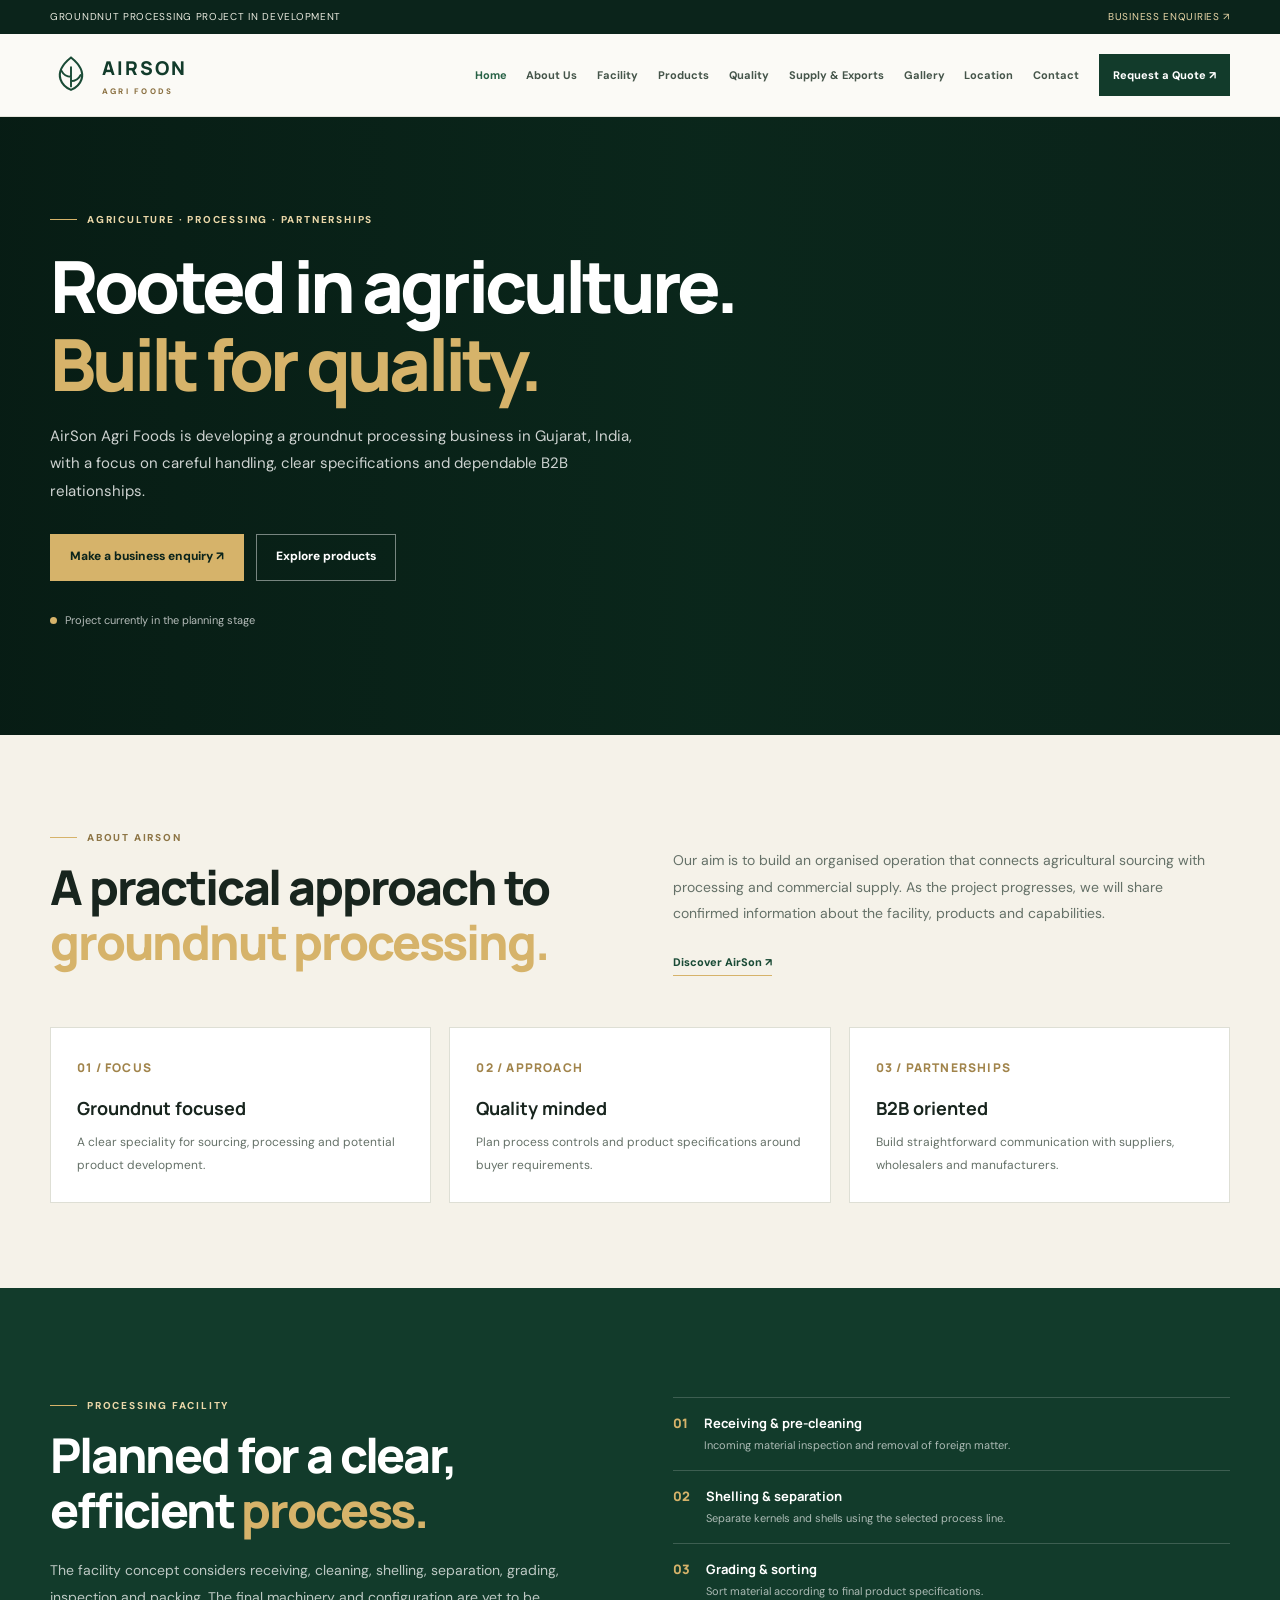
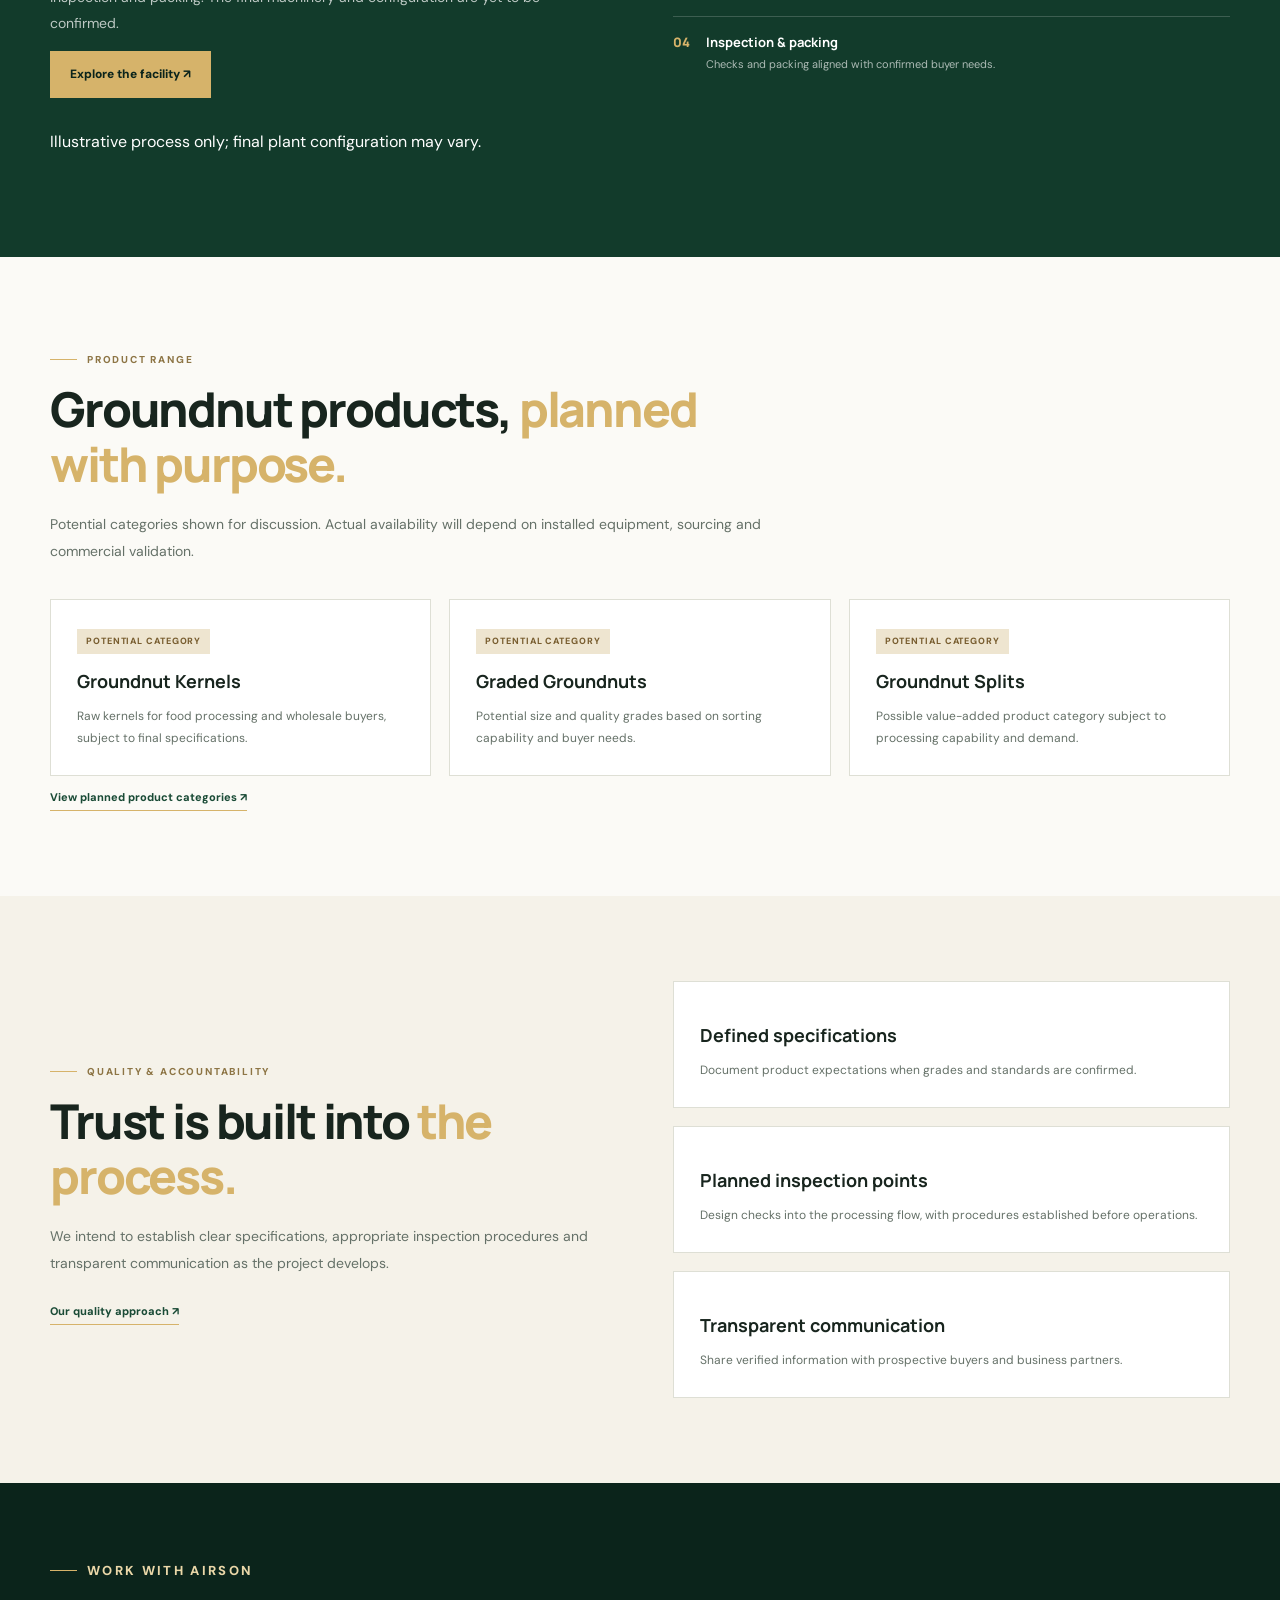
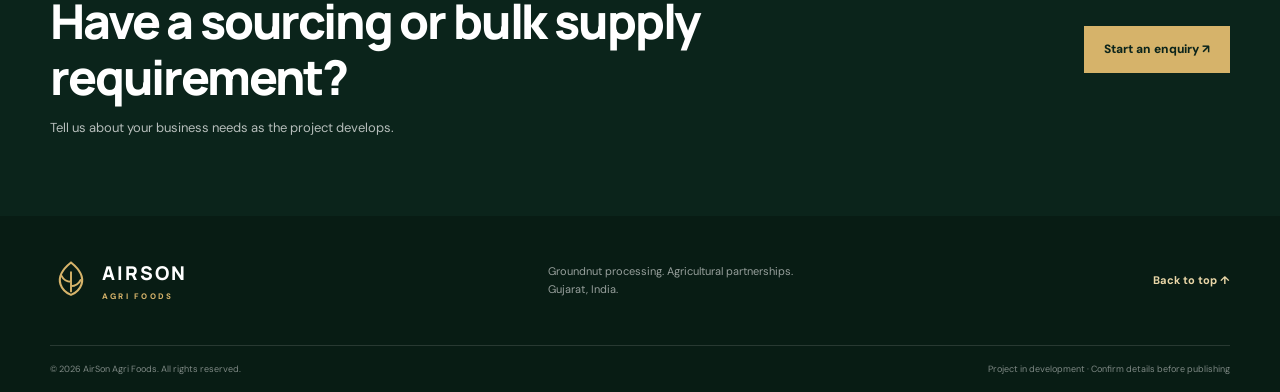
==== index.html @ c64416e9 "Initial AirSon Agri Foods website" ====
<!doctype html>
<html lang="en"><head><meta charset="utf-8"><meta name="viewport" content="width=device-width, initial-scale=1">
<meta name="description" content="AirSon Agri Foods is developing a groundnut processing facility in Gujarat, India. Explore planned products, processing approach and B2B business enquiries."><meta name="theme-color" content="#123b2b"><title>Groundnut Processing, Gujarat | AirSon Agri Foods</title>
<link rel="preconnect" href="https://fonts.googleapis.com"><link rel="preconnect" href="https://fonts.gstatic.com" crossorigin>
<link href="https://fonts.googleapis.com/css2?family=DM+Sans:wght@400;500;600;700&family=Manrope:wght@400;500;600;700;800&display=swap" rel="stylesheet">
<link rel="stylesheet" href="css/style.css"><script src="js/script.js" defer></script></head>
<body><a class="skip-link" href="#main">Skip to content</a>
<div class="announcement"><div class="container announcement-inner"><span>Groundnut processing project in development</span><a href="contact.html">Business enquiries ↗</a></div></div>
<header class="site-header"><div class="container nav-wrap"><a class="brand" href="index.html" aria-label="AirSon Agri Foods home"><span class="brand-mark"><svg viewBox="0 0 48 48" aria-hidden="true"><path d="M24 4C14 12 9 20 12 29c2 6 7 10 12 12 5-2 10-6 12-12 3-9-2-17-12-25Z" fill="none" stroke="currentColor" stroke-width="2.4"/><path d="M24 37V15M24 26c-5 0-9-3-11-7M24 31c5 0 9-3 11-7" fill="none" stroke="currentColor" stroke-width="2.2" stroke-linecap="round"/></svg></span><span class="brand-copy"><strong>AIRSON</strong><small>AGRI FOODS</small></span></a>
<button class="menu-toggle" aria-label="Open navigation menu" aria-expanded="false" aria-controls="primary-nav"><span></span><span></span><span></span></button>
<nav class="primary-nav" id="primary-nav" aria-label="Main navigation"><a class="nav-link active" href="index.html">Home</a>
<a class="nav-link" href="about.html">About Us</a>
<a class="nav-link" href="facility.html">Facility</a>
<a class="nav-link" href="products.html">Products</a>
<a class="nav-link" href="quality.html">Quality</a>
<a class="nav-link" href="supply-exports.html">Supply & Exports</a>
<a class="nav-link" href="gallery.html">Gallery</a>
<a class="nav-link" href="location.html">Location</a>
<a class="nav-link" href="contact.html">Contact</a><a class="nav-cta" href="contact.html">Request a Quote ↗</a></nav></div></header>
<main id="main"><section class="hero"><div class="hero-image" style="background-image:url('https://images.unsplash.com/photo-1567892737950-30c4db37cd89?auto=format&fit=crop&w=1800&q=85')"></div><div class="hero-overlay"></div><div class="container hero-content"><p class="eyebrow light"><span class="eyebrow-line"></span>AGRICULTURE · PROCESSING · PARTNERSHIPS</p><h1>Rooted in agriculture.<br><em>Built for quality.</em></h1><p class="hero-intro">AirSon Agri Foods is developing a groundnut processing business in Gujarat, India, with a focus on careful handling, clear specifications and dependable B2B relationships.</p><div class="hero-actions"><a class="button button-gold" href="contact.html">Make a business enquiry ↗</a><a class="button button-outline" href="products.html">Explore products</a></div><p class="hero-note"><span class="status-dot"></span>Project currently in the planning stage</p></div></section><section class="cream-section"><div class="container section"><div class="two-col"><div><p class="eyebrow"><span class="eyebrow-line"></span> ABOUT AIRSON</p><h2>A practical approach to <em>groundnut processing.</em></h2></div><div class="content-copy"><p class="section-intro">Our aim is to build an organised operation that connects agricultural sourcing with processing and commercial supply. As the project progresses, we will share confirmed information about the facility, products and capabilities.</p><a class="text-link" href="about.html">Discover AirSon ↗</a></div></div><div class="card-grid" style="margin-top:38px"><article class="card"><span class="card-number">01 / FOCUS</span><h3>Groundnut focused</h3><p>A clear speciality for sourcing, processing and potential product development.</p></article><article class="card"><span class="card-number">02 / APPROACH</span><h3>Quality minded</h3><p>Plan process controls and product specifications around buyer requirements.</p></article><article class="card"><span class="card-number">03 / PARTNERSHIPS</span><h3>B2B oriented</h3><p>Build straightforward communication with suppliers, wholesalers and manufacturers.</p></article></div></div></section>
<section class="dark-section"><div class="container section"><div class="two-col"><div><p class="eyebrow light"><span class="eyebrow-line"></span> PROCESSING FACILITY</p><h2>Planned for a clear, efficient <em>process.</em></h2><p class="section-intro">The facility concept considers receiving, cleaning, shelling, separation, grading, inspection and packing. The final machinery and configuration are yet to be confirmed.</p><a class="button button-gold" href="facility.html">Explore the facility ↗</a></div><ol class="process-list"><li><span>01</span><div><strong>Receiving & pre-cleaning</strong><small>Incoming material inspection and removal of foreign matter.</small></div></li><li><span>02</span><div><strong>Shelling & separation</strong><small>Separate kernels and shells using the selected process line.</small></div></li><li><span>03</span><div><strong>Grading & sorting</strong><small>Sort material according to final product specifications.</small></div></li><li><span>04</span><div><strong>Inspection & packing</strong><small>Checks and packing aligned with confirmed buyer needs.</small></div></li></ol></div><p class="small-note">Illustrative process only; final plant configuration may vary.</p></div></section>
<section class="section"><div class="container"><div class="section-heading"><p class="eyebrow"><span class="eyebrow-line"></span> PRODUCT RANGE</p><h2>Groundnut products, <em>planned with purpose.</em></h2><p>Potential categories shown for discussion. Actual availability will depend on installed equipment, sourcing and commercial validation.</p></div><div class="card-grid"><article class="card"><span class="tag">Potential category</span><h3>Groundnut Kernels</h3><p>Raw kernels for food processing and wholesale buyers, subject to final specifications.</p></article><article class="card"><span class="tag">Potential category</span><h3>Graded Groundnuts</h3><p>Potential size and quality grades based on sorting capability and buyer needs.</p></article><article class="card"><span class="tag">Potential category</span><h3>Groundnut Splits</h3><p>Possible value-added product category subject to processing capability and demand.</p></article></div><a class="text-link" href="products.html">View planned product categories ↗</a></div></section>
<section class="cream-section"><div class="container section"><div class="two-col"><div><p class="eyebrow"><span class="eyebrow-line"></span> QUALITY & ACCOUNTABILITY</p><h2>Trust is built into <em>the process.</em></h2><p class="section-intro">We intend to establish clear specifications, appropriate inspection procedures and transparent communication as the project develops.</p><a class="text-link" href="quality.html">Our quality approach ↗</a></div><div class="card-grid" style="grid-template-columns:1fr"><article class="card"><h3>Defined specifications</h3><p>Document product expectations when grades and standards are confirmed.</p></article><article class="card"><h3>Planned inspection points</h3><p>Design checks into the processing flow, with procedures established before operations.</p></article><article class="card"><h3>Transparent communication</h3><p>Share verified information with prospective buyers and business partners.</p></article></div></div></div></section>
<section class="contact-band"><div class="container contact-band-inner"><div><p class="eyebrow light"><span class="eyebrow-line"></span> WORK WITH AIRSON</p><h2>Have a sourcing or bulk supply requirement?</h2><p>Tell us about your business needs as the project develops.</p></div><a class="button button-gold" href="contact.html">Start an enquiry ↗</a></div></section></main>
<footer class="site-footer"><div class="container footer-main"><a class="brand brand-footer" href="index.html"><span class="brand-mark"><svg viewBox="0 0 48 48" aria-hidden="true"><path d="M24 4C14 12 9 20 12 29c2 6 7 10 12 12 5-2 10-6 12-12 3-9-2-17-12-25Z" fill="none" stroke="currentColor" stroke-width="2.4"/><path d="M24 37V15M24 26c-5 0-9-3-11-7M24 31c5 0 9-3 11-7" fill="none" stroke="currentColor" stroke-width="2.2" stroke-linecap="round"/></svg></span><span class="brand-copy"><strong>AIRSON</strong><small>AGRI FOODS</small></span></a><p>Groundnut processing. Agricultural partnerships.<br>Gujarat, India.</p><a class="back-top" href="#top">Back to top ↑</a></div><div class="container footer-bottom"><span>© <span id="year"></span> AirSon Agri Foods. All rights reserved.</span><span>Project in development · Confirm details before publishing</span></div></footer>
</body></html>
---- css/style.css ----
/* AirSon Agri Foods — Industrial Premium design system */
:root{--g950:#0b241b;--g900:#123b2b;--g800:#1a4b36;--g700:#286246;--gold:#d6b36a;--gold-light:#ead7a8;--cream:#f5f2e9;--paper:#fbfaf6;--ink:#18251e;--muted:#657168;--line:#dedfd5;--body:"DM Sans",Arial,sans-serif;--display:"Manrope",Arial,sans-serif;--max:1180px}
*{box-sizing:border-box}html{scroll-behavior:smooth;scroll-padding-top:100px}body{margin:0;background:var(--paper);color:var(--ink);font-family:var(--body);line-height:1.65}a{color:inherit;text-decoration:none}img{max-width:100%;display:block}button,input,textarea,select{font:inherit}.container{width:min(var(--max),calc(100% - 48px));margin:auto}.skip-link{position:absolute;left:-9999px;top:0;background:white;padding:10px;z-index:999}.skip-link:focus{left:10px}.announcement{background:var(--g950);color:#e9eadf;font-size:10px;letter-spacing:.07em;text-transform:uppercase}.announcement-inner{min-height:34px;display:flex;justify-content:space-between;align-items:center;gap:16px}.announcement a{color:var(--gold-light)}.site-header{position:sticky;top:0;z-index:100;background:rgba(251,250,246,.97);border-bottom:1px solid #e5e5dc;backdrop-filter:blur(12px)}.nav-wrap{min-height:82px;display:flex;align-items:center;justify-content:space-between;gap:25px}.brand{display:inline-flex;align-items:center;gap:10px;flex-shrink:0}.brand-mark{width:42px;height:42px;color:var(--g800)}.brand-mark svg{width:100%;height:100%}.brand-copy{display:flex;flex-direction:column;line-height:1}.brand-copy strong{font:800 19px var(--display);letter-spacing:.11em;color:var(--g900)}.brand-copy small{font-size:8px;font-weight:800;letter-spacing:.28em;margin-top:6px;color:#8a7041}.primary-nav{display:flex;align-items:center;gap:clamp(10px,1.55vw,22px)}.nav-link{font-size:11px;font-weight:700;color:#45554a;white-space:nowrap}.nav-link:hover,.nav-link.active{color:var(--g700)}.nav-cta{background:var(--g900);color:white;padding:12px 14px;font-size:11px;font-weight:800;white-space:nowrap}.nav-cta:hover{background:var(--g700)}.menu-toggle{display:none;border:0;background:transparent;padding:8px;cursor:pointer}.menu-toggle span{display:block;width:24px;height:2px;background:var(--g900);margin:5px}
.hero{position:relative;min-height:560px;display:flex;align-items:center;overflow:hidden;background:var(--g950);color:white}.hero-image{position:absolute;inset:0;background-position:center;background-size:cover}.hero-overlay{position:absolute;inset:0;background:linear-gradient(90deg,rgba(7,28,20,.94),rgba(10,39,27,.78) 55%,rgba(9,33,23,.35))}.hero-content{position:relative;padding-block:85px 95px}.eyebrow{display:flex;align-items:center;gap:10px;color:#8d7545;font-size:10px;font-weight:800;letter-spacing:.18em;line-height:1.5}.eyebrow.light{color:var(--gold-light)}.eyebrow-line{display:inline-block;width:27px;height:1px;background:var(--gold)}h1,h2,h3,p{overflow-wrap:break-word}h1{font:800 clamp(42px,6vw,72px)/1.08 var(--display);letter-spacing:-.055em;margin:20px 0}h1 em,h2 em{font-style:normal;color:var(--gold)}h2{font:800 clamp(32px,4vw,48px)/1.15 var(--display);letter-spacing:-.045em;margin:14px 0 20px}h3{font-family:var(--display)}.hero-intro{max-width:610px;color:rgba(255,255,255,.8);font-size:15px;line-height:1.85}.hero-actions{display:flex;flex-wrap:wrap;gap:12px;margin-top:28px}.button{display:inline-flex;align-items:center;justify-content:center;gap:16px;min-height:47px;padding:12px 19px;border:1px solid transparent;font-size:12px;font-weight:800;cursor:pointer;transition:.2s}.button:hover{transform:translateY(-2px)}.button-gold{background:var(--gold);color:var(--g950)}.button-gold:hover{background:var(--gold-light)}.button-green{background:var(--g900);color:white}.button-green:hover{background:var(--g700)}.button-outline{border-color:rgba(255,255,255,.45);color:white}.button-outline:hover{background:rgba(255,255,255,.1)}.hero-note{margin-top:30px;color:rgba(255,255,255,.7);font-size:11px}.status-dot{display:inline-block;width:7px;height:7px;border-radius:50%;background:var(--gold);margin-right:8px}.section{padding-block:85px}.section-heading{max-width:730px;margin-bottom:35px}.section-heading p:not(.eyebrow),.section-intro{color:var(--muted);font-size:14px;line-height:1.9}.two-col{display:grid;grid-template-columns:1fr 1fr;gap:65px;align-items:center}.content-image{position:relative;min-height:390px;background:#d8d4c7;overflow:hidden}.content-image img{position:absolute;width:100%;height:100%;object-fit:cover}.content-copy p{color:var(--muted);font-size:14px;line-height:1.9}.card-grid{display:grid;grid-template-columns:repeat(3,1fr);gap:18px}.card{background:white;border:1px solid var(--line);padding:26px}.card-number{color:#a1844b;font:800 12px var(--display);letter-spacing:.1em}.card h3{font-size:18px;margin:13px 0 8px}.card p{color:var(--muted);font-size:12px;line-height:1.85;margin:0}.cream-section{background:var(--cream)}.dark-section{background:var(--g900);color:white}.dark-section .section-intro,.dark-section .card p{color:rgba(255,255,255,.72)}.dark-section .card{background:rgba(255,255,255,.04);border-color:rgba(255,255,255,.15)}.dark-section .card h3{color:white}.process-list{list-style:none;padding:0;margin:24px 0}.process-list li{display:flex;gap:16px;padding:16px 0;border-top:1px solid rgba(255,255,255,.18)}.process-list li>span{color:var(--gold);font:800 13px var(--display)}.process-list strong,.process-list small{display:block}.process-list strong{font:700 13px var(--display)}.process-list small{font-size:11px;color:rgba(255,255,255,.65);margin-top:4px}.tag{display:inline-block;padding:5px 9px;background:#eee5d0;color:#785d2f;font-size:9px;font-weight:800;letter-spacing:.1em;text-transform:uppercase}.notice{border-left:3px solid var(--gold);background:#f1eddf;padding:15px 18px;color:#66583d;font-size:12px;line-height:1.8;margin-top:25px}.product-photo{height:210px;background-size:cover;background-position:center;background-color:#d8d4c7}.product-info{padding:20px 22px 24px}.product-info h3{margin:9px 0}.product-info p{font-size:12px;color:var(--muted);line-height:1.8}.text-link{display:inline-flex;gap:10px;margin-top:12px;padding-bottom:4px;border-bottom:1px solid var(--gold);font-size:11px;font-weight:800;color:var(--g800)}.text-link:hover{color:var(--g700)}.spec-list{display:grid;grid-template-columns:repeat(2,1fr);gap:0 30px;margin-top:24px}.spec-list div{padding:14px 0;border-top:1px solid var(--line)}.spec-list strong,.spec-list span{display:block}.spec-list strong{font:700 12px var(--display)}.spec-list span{font-size:11px;color:var(--muted);margin-top:4px}.gallery-grid{display:grid;grid-template-columns:repeat(3,1fr);gap:14px}.gallery-item{min-height:220px;background-size:cover;background-position:center;position:relative;overflow:hidden}.gallery-item:after{content:"";position:absolute;inset:45% 0 0;background:linear-gradient(transparent,rgba(7,28,20,.72))}.gallery-label{position:absolute;z-index:1;left:17px;bottom:13px;color:white;font:700 13px var(--display)}.contact-band{background:var(--g950);color:white;padding:65px 0}.contact-band-inner{display:flex;align-items:center;justify-content:space-between;gap:30px}.contact-band h2{margin:0;max-width:700px}.contact-band p{color:rgba(255,255,255,.7);font-size:13px}.form-layout{display:grid;grid-template-columns:.8fr 1fr;gap:70px;align-items:start}.enquiry-form{padding:30px;background:white;border:1px solid var(--line)}.form-row{display:grid;gap:7px;margin-bottom:15px}.form-row label{font-size:11px;font-weight:800}.form-row input,.form-row textarea,.form-row select{width:100%;padding:12px;border:1px solid #d7dbd1;background:white;color:var(--ink);font-size:12px;outline:none}.form-row input:focus,.form-row textarea:focus,.form-row select:focus{border-color:var(--g700);box-shadow:0 0 0 3px rgba(40,98,70,.1)}.form-row textarea{resize:vertical}.form-submit{width:100%;border:0}.form-note{font-size:10px;color:var(--muted);line-height:1.7}.site-footer{background:#081c14;color:white}.footer-main{display:flex;align-items:center;justify-content:space-between;gap:25px;padding-block:35px}.brand-footer .brand-mark{color:var(--gold)}.brand-footer .brand-copy strong{color:white}.brand-footer .brand-copy small{color:var(--gold)}.footer-main p{font-size:11px;color:rgba(255,255,255,.58)}.back-top{color:var(--gold-light);font-size:11px;font-weight:700}.footer-bottom{display:flex;justify-content:space-between;gap:18px;padding-block:16px;border-top:1px solid rgba(255,255,255,.13);color:rgba(255,255,255,.48);font-size:9px}
@media(max-width:1100px){.primary-nav{gap:10px}.nav-link{font-size:10px}.nav-cta{padding:11px}.brand-copy strong{font-size:17px}.brand-mark{width:36px;height:36px}}
@media(max-width:850px){.container{width:calc(100% - 36px)}.nav-wrap{min-height:73px}.menu-toggle{display:block}.primary-nav{display:none;position:absolute;top:100%;left:0;right:0;padding:12px 22px 22px;background:var(--paper);border-bottom:1px solid var(--line);box-shadow:0 15px 25px #00000012;align-items:stretch;flex-direction:column;gap:0}.primary-nav.is-open{display:flex}.nav-link{padding:12px 0;border-bottom:1px solid var(--line);font-size:13px}.nav-cta{margin-top:13px;text-align:center;padding:14px}.hero{min-height:530px}.hero-content{padding-block:70px}.two-col,.form-layout{grid-template-columns:1fr;gap:30px}.card-grid{grid-template-columns:repeat(2,1fr)}.section{padding-block:65px}.contact-band-inner{align-items:flex-start;flex-direction:column}.content-image{min-height:330px}}
@media(max-width:560px){.container{width:calc(100% - 32px)}.announcement-inner{font-size:8px}.brand-mark{width:33px;height:33px}.brand-copy strong{font-size:16px}.hero{min-height:560px}.hero-content{padding-block:65px}.hero h1{font-size:clamp(39px,11vw,54px)}.hero-intro{font-size:13px}.hero-actions{align-items:stretch;flex-direction:column;max-width:300px}.button{width:100%}.card-grid,.gallery-grid,.spec-list{grid-template-columns:1fr}.gallery-item{min-height:240px}.enquiry-form{padding:22px 17px}.footer-main{align-items:flex-start;flex-direction:column;gap:12px}.footer-main p{margin:0}.footer-bottom{flex-direction:column;gap:6px}}
@media(prefers-reduced-motion:reduce){*,*::before,*::after{scroll-behavior:auto!important;transition-duration:.01ms!important}}
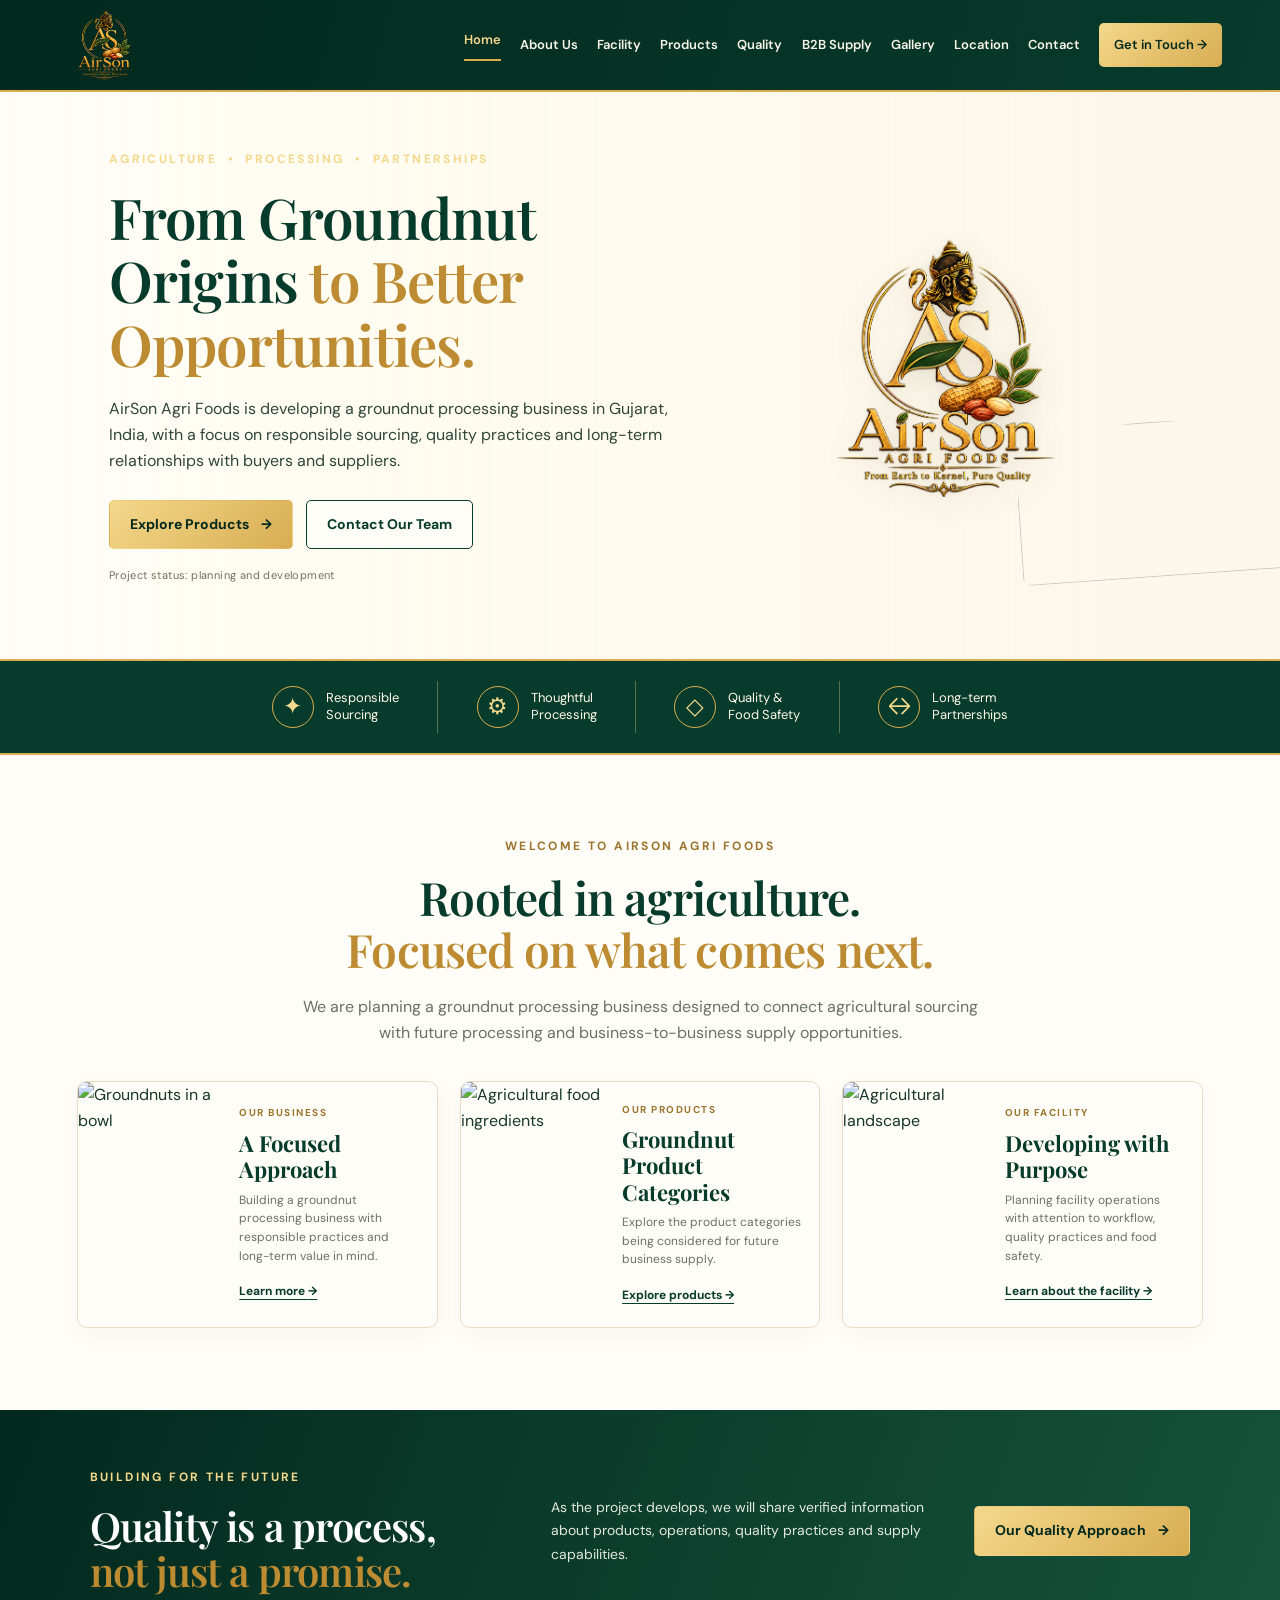
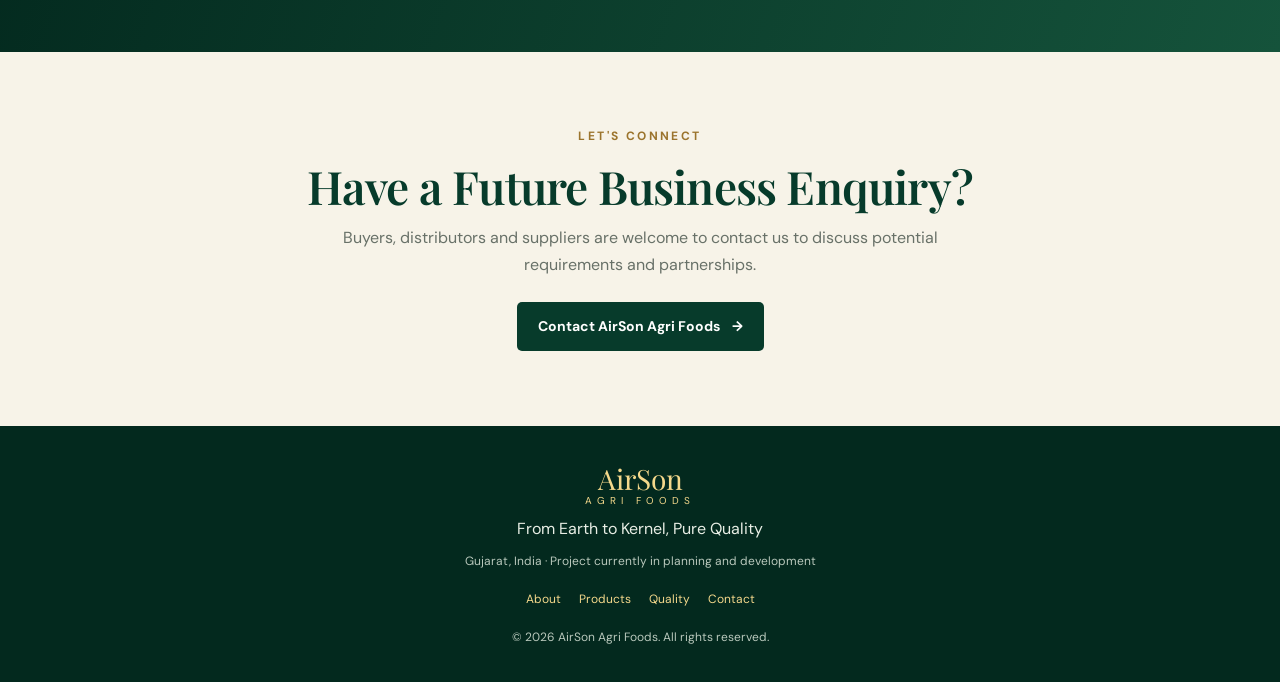
==== commit 0b1b64e8: "Update AirSon Agri Foods homepage design" ====
--- a/index.html
+++ b/index.html
@@ -1,26 +1,354 @@
-<!doctype html>
-<html lang="en"><head><meta charset="utf-8"><meta name="viewport" content="width=device-width, initial-scale=1">
-<meta name="description" content="AirSon Agri Foods is developing a groundnut processing facility in Gujarat, India. Explore planned products, processing approach and B2B business enquiries."><meta name="theme-color" content="#123b2b"><title>Groundnut Processing, Gujarat | AirSon Agri Foods</title>
-<link rel="preconnect" href="https://fonts.googleapis.com"><link rel="preconnect" href="https://fonts.gstatic.com" crossorigin>
-<link href="https://fonts.googleapis.com/css2?family=DM+Sans:wght@400;500;600;700&family=Manrope:wght@400;500;600;700;800&display=swap" rel="stylesheet">
-<link rel="stylesheet" href="css/style.css"><script src="js/script.js" defer></script></head>
-<body><a class="skip-link" href="#main">Skip to content</a>
-<div class="announcement"><div class="container announcement-inner"><span>Groundnut processing project in development</span><a href="contact.html">Business enquiries ↗</a></div></div>
-<header class="site-header"><div class="container nav-wrap"><a class="brand" href="index.html" aria-label="AirSon Agri Foods home"><span class="brand-mark"><svg viewBox="0 0 48 48" aria-hidden="true"><path d="M24 4C14 12 9 20 12 29c2 6 7 10 12 12 5-2 10-6 12-12 3-9-2-17-12-25Z" fill="none" stroke="currentColor" stroke-width="2.4"/><path d="M24 37V15M24 26c-5 0-9-3-11-7M24 31c5 0 9-3 11-7" fill="none" stroke="currentColor" stroke-width="2.2" stroke-linecap="round"/></svg></span><span class="brand-copy"><strong>AIRSON</strong><small>AGRI FOODS</small></span></a>
-<button class="menu-toggle" aria-label="Open navigation menu" aria-expanded="false" aria-controls="primary-nav"><span></span><span></span><span></span></button>
-<nav class="primary-nav" id="primary-nav" aria-label="Main navigation"><a class="nav-link active" href="index.html">Home</a>
-<a class="nav-link" href="about.html">About Us</a>
-<a class="nav-link" href="facility.html">Facility</a>
-<a class="nav-link" href="products.html">Products</a>
-<a class="nav-link" href="quality.html">Quality</a>
-<a class="nav-link" href="supply-exports.html">Supply & Exports</a>
-<a class="nav-link" href="gallery.html">Gallery</a>
-<a class="nav-link" href="location.html">Location</a>
-<a class="nav-link" href="contact.html">Contact</a><a class="nav-cta" href="contact.html">Request a Quote ↗</a></nav></div></header>
-<main id="main"><section class="hero"><div class="hero-image" style="background-image:url('https://images.unsplash.com/photo-1567892737950-30c4db37cd89?auto=format&fit=crop&w=1800&q=85')"></div><div class="hero-overlay"></div><div class="container hero-content"><p class="eyebrow light"><span class="eyebrow-line"></span>AGRICULTURE · PROCESSING · PARTNERSHIPS</p><h1>Rooted in agriculture.<br><em>Built for quality.</em></h1><p class="hero-intro">AirSon Agri Foods is developing a groundnut processing business in Gujarat, India, with a focus on careful handling, clear specifications and dependable B2B relationships.</p><div class="hero-actions"><a class="button button-gold" href="contact.html">Make a business enquiry ↗</a><a class="button button-outline" href="products.html">Explore products</a></div><p class="hero-note"><span class="status-dot"></span>Project currently in the planning stage</p></div></section><section class="cream-section"><div class="container section"><div class="two-col"><div><p class="eyebrow"><span class="eyebrow-line"></span> ABOUT AIRSON</p><h2>A practical approach to <em>groundnut processing.</em></h2></div><div class="content-copy"><p class="section-intro">Our aim is to build an organised operation that connects agricultural sourcing with processing and commercial supply. As the project progresses, we will share confirmed information about the facility, products and capabilities.</p><a class="text-link" href="about.html">Discover AirSon ↗</a></div></div><div class="card-grid" style="margin-top:38px"><article class="card"><span class="card-number">01 / FOCUS</span><h3>Groundnut focused</h3><p>A clear speciality for sourcing, processing and potential product development.</p></article><article class="card"><span class="card-number">02 / APPROACH</span><h3>Quality minded</h3><p>Plan process controls and product specifications around buyer requirements.</p></article><article class="card"><span class="card-number">03 / PARTNERSHIPS</span><h3>B2B oriented</h3><p>Build straightforward communication with suppliers, wholesalers and manufacturers.</p></article></div></div></section>
-<section class="dark-section"><div class="container section"><div class="two-col"><div><p class="eyebrow light"><span class="eyebrow-line"></span> PROCESSING FACILITY</p><h2>Planned for a clear, efficient <em>process.</em></h2><p class="section-intro">The facility concept considers receiving, cleaning, shelling, separation, grading, inspection and packing. The final machinery and configuration are yet to be confirmed.</p><a class="button button-gold" href="facility.html">Explore the facility ↗</a></div><ol class="process-list"><li><span>01</span><div><strong>Receiving & pre-cleaning</strong><small>Incoming material inspection and removal of foreign matter.</small></div></li><li><span>02</span><div><strong>Shelling & separation</strong><small>Separate kernels and shells using the selected process line.</small></div></li><li><span>03</span><div><strong>Grading & sorting</strong><small>Sort material according to final product specifications.</small></div></li><li><span>04</span><div><strong>Inspection & packing</strong><small>Checks and packing aligned with confirmed buyer needs.</small></div></li></ol></div><p class="small-note">Illustrative process only; final plant configuration may vary.</p></div></section>
-<section class="section"><div class="container"><div class="section-heading"><p class="eyebrow"><span class="eyebrow-line"></span> PRODUCT RANGE</p><h2>Groundnut products, <em>planned with purpose.</em></h2><p>Potential categories shown for discussion. Actual availability will depend on installed equipment, sourcing and commercial validation.</p></div><div class="card-grid"><article class="card"><span class="tag">Potential category</span><h3>Groundnut Kernels</h3><p>Raw kernels for food processing and wholesale buyers, subject to final specifications.</p></article><article class="card"><span class="tag">Potential category</span><h3>Graded Groundnuts</h3><p>Potential size and quality grades based on sorting capability and buyer needs.</p></article><article class="card"><span class="tag">Potential category</span><h3>Groundnut Splits</h3><p>Possible value-added product category subject to processing capability and demand.</p></article></div><a class="text-link" href="products.html">View planned product categories ↗</a></div></section>
-<section class="cream-section"><div class="container section"><div class="two-col"><div><p class="eyebrow"><span class="eyebrow-line"></span> QUALITY & ACCOUNTABILITY</p><h2>Trust is built into <em>the process.</em></h2><p class="section-intro">We intend to establish clear specifications, appropriate inspection procedures and transparent communication as the project develops.</p><a class="text-link" href="quality.html">Our quality approach ↗</a></div><div class="card-grid" style="grid-template-columns:1fr"><article class="card"><h3>Defined specifications</h3><p>Document product expectations when grades and standards are confirmed.</p></article><article class="card"><h3>Planned inspection points</h3><p>Design checks into the processing flow, with procedures established before operations.</p></article><article class="card"><h3>Transparent communication</h3><p>Share verified information with prospective buyers and business partners.</p></article></div></div></div></section>
-<section class="contact-band"><div class="container contact-band-inner"><div><p class="eyebrow light"><span class="eyebrow-line"></span> WORK WITH AIRSON</p><h2>Have a sourcing or bulk supply requirement?</h2><p>Tell us about your business needs as the project develops.</p></div><a class="button button-gold" href="contact.html">Start an enquiry ↗</a></div></section></main>
-<footer class="site-footer"><div class="container footer-main"><a class="brand brand-footer" href="index.html"><span class="brand-mark"><svg viewBox="0 0 48 48" aria-hidden="true"><path d="M24 4C14 12 9 20 12 29c2 6 7 10 12 12 5-2 10-6 12-12 3-9-2-17-12-25Z" fill="none" stroke="currentColor" stroke-width="2.4"/><path d="M24 37V15M24 26c-5 0-9-3-11-7M24 31c5 0 9-3 11-7" fill="none" stroke="currentColor" stroke-width="2.2" stroke-linecap="round"/></svg></span><span class="brand-copy"><strong>AIRSON</strong><small>AGRI FOODS</small></span></a><p>Groundnut processing. Agricultural partnerships.<br>Gujarat, India.</p><a class="back-top" href="#top">Back to top ↑</a></div><div class="container footer-bottom"><span>© <span id="year"></span> AirSon Agri Foods. All rights reserved.</span><span>Project in development · Confirm details before publishing</span></div></footer>
-</body></html>+
+<!DOCTYPE html>
+<html lang="en">
+<head>
+  <meta charset="UTF-8">
+  <meta name="viewport" content="width=device-width, initial-scale=1.0">
+
+  <meta name="description" content="AirSon Agri Foods is developing a groundnut processing business in Gujarat, India, focused on responsible sourcing, quality practices and long-term partnerships.">
+
+  <meta name="theme-color" content="#073b2b">
+
+  <title>AirSon Agri Foods | From Earth to Kernel, Pure Quality</title>
+
+  <link rel="stylesheet" href="css/style.css">
+</head>
+
+<body>
+
+  <!-- HEADER AND NAVIGATION -->
+  <header class="site-header">
+
+    <a class="brand" href="index.html" aria-label="AirSon Agri Foods home">
+      <img
+        src="images/airson-logo.png"
+        alt="AirSon Agri Foods logo"
+        class="brand-logo"
+      >
+    </a>
+
+    <button
+      class="menu-toggle"
+      type="button"
+      aria-expanded="false"
+      aria-controls="main-nav"
+      aria-label="Open navigation menu"
+    >
+      <span></span>
+      <span></span>
+      <span></span>
+    </button>
+
+    <nav class="main-nav" id="main-nav" aria-label="Main navigation">
+      <a class="active" href="index.html">Home</a>
+      <a href="about.html">About Us</a>
+      <a href="facility.html">Facility</a>
+      <a href="products.html">Products</a>
+      <a href="quality.html">Quality</a>
+      <a href="supply-exports.html">B2B Supply</a>
+      <a href="gallery.html">Gallery</a>
+      <a href="location.html">Location</a>
+      <a href="contact.html">Contact</a>
+      <a class="nav-quote" href="contact.html">
+        Get in Touch <span aria-hidden="true">→</span>
+      </a>
+    </nav>
+
+  </header>
+
+  <main>
+
+    <!-- HERO SECTION -->
+    <section class="hero">
+
+      <div class="hero-copy">
+
+        <p class="eyebrow">
+          Agriculture <span>•</span>
+          Processing <span>•</span>
+          Partnerships
+        </p>
+
+        <h1>
+          From Groundnut Origins
+          <em>to Better Opportunities.</em>
+        </h1>
+
+        <p class="hero-description">
+          AirSon Agri Foods is developing a groundnut processing
+          business in Gujarat, India, with a focus on responsible
+          sourcing, quality practices and long-term relationships
+          with buyers and suppliers.
+        </p>
+
+        <div class="hero-actions">
+          <a class="button button-gold" href="products.html">
+            Explore Products <span aria-hidden="true">→</span>
+          </a>
+
+          <a class="button button-outline" href="contact.html">
+            Contact Our Team
+          </a>
+        </div>
+
+        <p class="stage-note">
+          Project status: planning and development
+        </p>
+
+      </div>
+
+      <div class="hero-art">
+
+        <div class="hero-logo-wrap">
+          <img
+            src="images/airson-logo.png"
+            alt="AirSon Agri Foods — From Earth to Kernel, Pure Quality"
+            class="hero-logo"
+          >
+        </div>
+
+        <div class="peanut-bowl" aria-hidden="true">
+          <img
+            src="https://images.unsplash.com/photo-1567892737950-30c4db37cd89?auto=format&fit=crop&w=900&q=85"
+            alt=""
+          >
+        </div>
+
+      </div>
+
+    </section>
+
+    <!-- BUSINESS VALUES -->
+    <section class="trust-strip" aria-label="Business priorities">
+
+      <div class="trust-item">
+        <span class="trust-icon">✦</span>
+        <span>Responsible<br>Sourcing</span>
+      </div>
+
+      <div class="trust-item">
+        <span class="trust-icon">⚙</span>
+        <span>Thoughtful<br>Processing</span>
+      </div>
+
+      <div class="trust-item">
+        <span class="trust-icon">◇</span>
+        <span>Quality &amp;<br>Food Safety</span>
+      </div>
+
+      <div class="trust-item">
+        <span class="trust-icon">↔</span>
+        <span>Long-term<br>Partnerships</span>
+      </div>
+
+    </section>
+
+    <!-- INTRODUCTION -->
+    <section class="intro section-wrap">
+
+      <div class="section-heading">
+
+        <p class="eyebrow eyebrow-dark">
+          Welcome to AirSon Agri Foods
+        </p>
+
+        <h2>
+          Rooted in agriculture.<br>
+          <em>Focused on what comes next.</em>
+        </h2>
+
+        <p>
+          We are planning a groundnut processing business designed
+          to connect agricultural sourcing with future processing
+          and business-to-business supply opportunities.
+        </p>
+
+      </div>
+
+      <div class="feature-grid">
+
+        <!-- BUSINESS CARD -->
+        <article class="feature-card">
+
+          <img
+            src="https://images.unsplash.com/photo-1604495772376-9657f0035eb5?auto=format&fit=crop&w=800&q=85"
+            alt="Groundnuts in a bowl"
+            loading="lazy"
+          >
+
+          <div class="feature-body">
+
+            <p class="card-kicker">OUR BUSINESS</p>
+
+            <h3>A Focused Approach</h3>
+
+            <p>
+              Building a groundnut processing business with
+              responsible practices and long-term value in mind.
+            </p>
+
+            <a href="about.html">
+              Learn more <span aria-hidden="true">→</span>
+            </a>
+
+          </div>
+        </article>
+
+        <!-- PRODUCTS CARD -->
+        <article class="feature-card">
+
+          <img
+            src="https://images.unsplash.com/photo-1567892737950-30c4db37cd89?auto=format&fit=crop&w=800&q=85"
+            alt="Agricultural food ingredients"
+            loading="lazy"
+          >
+
+          <div class="feature-body">
+
+            <p class="card-kicker">OUR PRODUCTS</p>
+
+            <h3>Groundnut Product Categories</h3>
+
+            <p>
+              Explore the product categories being considered
+              for future business supply.
+            </p>
+
+            <a href="products.html">
+              Explore products <span aria-hidden="true">→</span>
+            </a>
+
+          </div>
+        </article>
+
+        <!-- FACILITY CARD -->
+        <article class="feature-card">
+
+          <img
+            src="https://images.unsplash.com/photo-1500382017468-9049fed747ef?auto=format&fit=crop&w=800&q=85"
+            alt="Agricultural landscape"
+            loading="lazy"
+          >
+
+          <div class="feature-body">
+
+            <p class="card-kicker">OUR FACILITY</p>
+
+            <h3>Developing with Purpose</h3>
+
+            <p>
+              Planning facility operations with attention to
+              workflow, quality practices and food safety.
+            </p>
+
+            <a href="facility.html">
+              Learn about the facility <span aria-hidden="true">→</span>
+            </a>
+
+          </div>
+        </article>
+
+      </div>
+    </section>
+
+    <!-- QUALITY SECTION -->
+    <section class="quality-band">
+
+      <div class="quality-band-inner">
+
+        <div>
+          <p class="eyebrow">Building for the future</p>
+
+          <h2>
+            Quality is a process,<br>
+            <em>not just a promise.</em>
+          </h2>
+        </div>
+
+        <p>
+          As the project develops, we will share verified
+          information about products, operations, quality practices
+          and supply capabilities.
+        </p>
+
+        <a class="button button-gold" href="quality.html">
+          Our Quality Approach <span aria-hidden="true">→</span>
+        </a>
+
+      </div>
+    </section>
+
+    <!-- CONTACT CALL TO ACTION -->
+    <section class="contact-band">
+
+      <p class="eyebrow eyebrow-dark">Let's connect</p>
+
+      <h2>Have a Future Business Enquiry?</h2>
+
+      <p>
+        Buyers, distributors and suppliers are welcome to contact
+        us to discuss potential requirements and partnerships.
+      </p>
+
+      <a class="button button-green" href="contact.html">
+        Contact AirSon Agri Foods <span aria-hidden="true">→</span>
+      </a>
+
+    </section>
+
+  </main>
+
+  <!-- FOOTER -->
+  <footer class="site-footer">
+
+    <a class="footer-brand" href="index.html">
+      AirSon
+      <span>AGRI FOODS</span>
+    </a>
+
+    <p>From Earth to Kernel, Pure Quality</p>
+
+    <p class="footer-small">
+      Gujarat, India · Project currently in planning and development
+    </p>
+
+    <div class="footer-links">
+      <a href="about.html">About</a>
+      <a href="products.html">Products</a>
+      <a href="quality.html">Quality</a>
+      <a href="contact.html">Contact</a>
+    </div>
+
+    <p class="copyright">
+      © <span id="year"></span> AirSon Agri Foods. All rights reserved.
+    </p>
+
+  </footer>
+
+  <!-- MOBILE MENU AND FOOTER YEAR -->
+  <script>
+    const yearElement = document.getElementById("year");
+
+    if (yearElement) {
+      yearElement.textContent = new Date().getFullYear();
+    }
+
+    const menuToggle = document.querySelector(".menu-toggle");
+    const mainNav = document.querySelector(".main-nav");
+
+    if (menuToggle && mainNav) {
+      menuToggle.addEventListener("click", function () {
+        const isOpen = mainNav.classList.toggle("is-open");
+
+        menuToggle.setAttribute("aria-expanded", String(isOpen));
+
+        menuToggle.setAttribute(
+          "aria-label",
+          isOpen ? "Close navigation menu" : "Open navigation menu"
+        );
+      });
+    }
+  </script>
+
+</body>
+</html>
--- a/css/style.css
+++ b/css/style.css
@@ -1,8 +1,841 @@
-/* AirSon Agri Foods — Industrial Premium design system */
-:root{--g950:#0b241b;--g900:#123b2b;--g800:#1a4b36;--g700:#286246;--gold:#d6b36a;--gold-light:#ead7a8;--cream:#f5f2e9;--paper:#fbfaf6;--ink:#18251e;--muted:#657168;--line:#dedfd5;--body:"DM Sans",Arial,sans-serif;--display:"Manrope",Arial,sans-serif;--max:1180px}
-*{box-sizing:border-box}html{scroll-behavior:smooth;scroll-padding-top:100px}body{margin:0;background:var(--paper);color:var(--ink);font-family:var(--body);line-height:1.65}a{color:inherit;text-decoration:none}img{max-width:100%;display:block}button,input,textarea,select{font:inherit}.container{width:min(var(--max),calc(100% - 48px));margin:auto}.skip-link{position:absolute;left:-9999px;top:0;background:white;padding:10px;z-index:999}.skip-link:focus{left:10px}.announcement{background:var(--g950);color:#e9eadf;font-size:10px;letter-spacing:.07em;text-transform:uppercase}.announcement-inner{min-height:34px;display:flex;justify-content:space-between;align-items:center;gap:16px}.announcement a{color:var(--gold-light)}.site-header{position:sticky;top:0;z-index:100;background:rgba(251,250,246,.97);border-bottom:1px solid #e5e5dc;backdrop-filter:blur(12px)}.nav-wrap{min-height:82px;display:flex;align-items:center;justify-content:space-between;gap:25px}.brand{display:inline-flex;align-items:center;gap:10px;flex-shrink:0}.brand-mark{width:42px;height:42px;color:var(--g800)}.brand-mark svg{width:100%;height:100%}.brand-copy{display:flex;flex-direction:column;line-height:1}.brand-copy strong{font:800 19px var(--display);letter-spacing:.11em;color:var(--g900)}.brand-copy small{font-size:8px;font-weight:800;letter-spacing:.28em;margin-top:6px;color:#8a7041}.primary-nav{display:flex;align-items:center;gap:clamp(10px,1.55vw,22px)}.nav-link{font-size:11px;font-weight:700;color:#45554a;white-space:nowrap}.nav-link:hover,.nav-link.active{color:var(--g700)}.nav-cta{background:var(--g900);color:white;padding:12px 14px;font-size:11px;font-weight:800;white-space:nowrap}.nav-cta:hover{background:var(--g700)}.menu-toggle{display:none;border:0;background:transparent;padding:8px;cursor:pointer}.menu-toggle span{display:block;width:24px;height:2px;background:var(--g900);margin:5px}
-.hero{position:relative;min-height:560px;display:flex;align-items:center;overflow:hidden;background:var(--g950);color:white}.hero-image{position:absolute;inset:0;background-position:center;background-size:cover}.hero-overlay{position:absolute;inset:0;background:linear-gradient(90deg,rgba(7,28,20,.94),rgba(10,39,27,.78) 55%,rgba(9,33,23,.35))}.hero-content{position:relative;padding-block:85px 95px}.eyebrow{display:flex;align-items:center;gap:10px;color:#8d7545;font-size:10px;font-weight:800;letter-spacing:.18em;line-height:1.5}.eyebrow.light{color:var(--gold-light)}.eyebrow-line{display:inline-block;width:27px;height:1px;background:var(--gold)}h1,h2,h3,p{overflow-wrap:break-word}h1{font:800 clamp(42px,6vw,72px)/1.08 var(--display);letter-spacing:-.055em;margin:20px 0}h1 em,h2 em{font-style:normal;color:var(--gold)}h2{font:800 clamp(32px,4vw,48px)/1.15 var(--display);letter-spacing:-.045em;margin:14px 0 20px}h3{font-family:var(--display)}.hero-intro{max-width:610px;color:rgba(255,255,255,.8);font-size:15px;line-height:1.85}.hero-actions{display:flex;flex-wrap:wrap;gap:12px;margin-top:28px}.button{display:inline-flex;align-items:center;justify-content:center;gap:16px;min-height:47px;padding:12px 19px;border:1px solid transparent;font-size:12px;font-weight:800;cursor:pointer;transition:.2s}.button:hover{transform:translateY(-2px)}.button-gold{background:var(--gold);color:var(--g950)}.button-gold:hover{background:var(--gold-light)}.button-green{background:var(--g900);color:white}.button-green:hover{background:var(--g700)}.button-outline{border-color:rgba(255,255,255,.45);color:white}.button-outline:hover{background:rgba(255,255,255,.1)}.hero-note{margin-top:30px;color:rgba(255,255,255,.7);font-size:11px}.status-dot{display:inline-block;width:7px;height:7px;border-radius:50%;background:var(--gold);margin-right:8px}.section{padding-block:85px}.section-heading{max-width:730px;margin-bottom:35px}.section-heading p:not(.eyebrow),.section-intro{color:var(--muted);font-size:14px;line-height:1.9}.two-col{display:grid;grid-template-columns:1fr 1fr;gap:65px;align-items:center}.content-image{position:relative;min-height:390px;background:#d8d4c7;overflow:hidden}.content-image img{position:absolute;width:100%;height:100%;object-fit:cover}.content-copy p{color:var(--muted);font-size:14px;line-height:1.9}.card-grid{display:grid;grid-template-columns:repeat(3,1fr);gap:18px}.card{background:white;border:1px solid var(--line);padding:26px}.card-number{color:#a1844b;font:800 12px var(--display);letter-spacing:.1em}.card h3{font-size:18px;margin:13px 0 8px}.card p{color:var(--muted);font-size:12px;line-height:1.85;margin:0}.cream-section{background:var(--cream)}.dark-section{background:var(--g900);color:white}.dark-section .section-intro,.dark-section .card p{color:rgba(255,255,255,.72)}.dark-section .card{background:rgba(255,255,255,.04);border-color:rgba(255,255,255,.15)}.dark-section .card h3{color:white}.process-list{list-style:none;padding:0;margin:24px 0}.process-list li{display:flex;gap:16px;padding:16px 0;border-top:1px solid rgba(255,255,255,.18)}.process-list li>span{color:var(--gold);font:800 13px var(--display)}.process-list strong,.process-list small{display:block}.process-list strong{font:700 13px var(--display)}.process-list small{font-size:11px;color:rgba(255,255,255,.65);margin-top:4px}.tag{display:inline-block;padding:5px 9px;background:#eee5d0;color:#785d2f;font-size:9px;font-weight:800;letter-spacing:.1em;text-transform:uppercase}.notice{border-left:3px solid var(--gold);background:#f1eddf;padding:15px 18px;color:#66583d;font-size:12px;line-height:1.8;margin-top:25px}.product-photo{height:210px;background-size:cover;background-position:center;background-color:#d8d4c7}.product-info{padding:20px 22px 24px}.product-info h3{margin:9px 0}.product-info p{font-size:12px;color:var(--muted);line-height:1.8}.text-link{display:inline-flex;gap:10px;margin-top:12px;padding-bottom:4px;border-bottom:1px solid var(--gold);font-size:11px;font-weight:800;color:var(--g800)}.text-link:hover{color:var(--g700)}.spec-list{display:grid;grid-template-columns:repeat(2,1fr);gap:0 30px;margin-top:24px}.spec-list div{padding:14px 0;border-top:1px solid var(--line)}.spec-list strong,.spec-list span{display:block}.spec-list strong{font:700 12px var(--display)}.spec-list span{font-size:11px;color:var(--muted);margin-top:4px}.gallery-grid{display:grid;grid-template-columns:repeat(3,1fr);gap:14px}.gallery-item{min-height:220px;background-size:cover;background-position:center;position:relative;overflow:hidden}.gallery-item:after{content:"";position:absolute;inset:45% 0 0;background:linear-gradient(transparent,rgba(7,28,20,.72))}.gallery-label{position:absolute;z-index:1;left:17px;bottom:13px;color:white;font:700 13px var(--display)}.contact-band{background:var(--g950);color:white;padding:65px 0}.contact-band-inner{display:flex;align-items:center;justify-content:space-between;gap:30px}.contact-band h2{margin:0;max-width:700px}.contact-band p{color:rgba(255,255,255,.7);font-size:13px}.form-layout{display:grid;grid-template-columns:.8fr 1fr;gap:70px;align-items:start}.enquiry-form{padding:30px;background:white;border:1px solid var(--line)}.form-row{display:grid;gap:7px;margin-bottom:15px}.form-row label{font-size:11px;font-weight:800}.form-row input,.form-row textarea,.form-row select{width:100%;padding:12px;border:1px solid #d7dbd1;background:white;color:var(--ink);font-size:12px;outline:none}.form-row input:focus,.form-row textarea:focus,.form-row select:focus{border-color:var(--g700);box-shadow:0 0 0 3px rgba(40,98,70,.1)}.form-row textarea{resize:vertical}.form-submit{width:100%;border:0}.form-note{font-size:10px;color:var(--muted);line-height:1.7}.site-footer{background:#081c14;color:white}.footer-main{display:flex;align-items:center;justify-content:space-between;gap:25px;padding-block:35px}.brand-footer .brand-mark{color:var(--gold)}.brand-footer .brand-copy strong{color:white}.brand-footer .brand-copy small{color:var(--gold)}.footer-main p{font-size:11px;color:rgba(255,255,255,.58)}.back-top{color:var(--gold-light);font-size:11px;font-weight:700}.footer-bottom{display:flex;justify-content:space-between;gap:18px;padding-block:16px;border-top:1px solid rgba(255,255,255,.13);color:rgba(255,255,255,.48);font-size:9px}
-@media(max-width:1100px){.primary-nav{gap:10px}.nav-link{font-size:10px}.nav-cta{padding:11px}.brand-copy strong{font-size:17px}.brand-mark{width:36px;height:36px}}
-@media(max-width:850px){.container{width:calc(100% - 36px)}.nav-wrap{min-height:73px}.menu-toggle{display:block}.primary-nav{display:none;position:absolute;top:100%;left:0;right:0;padding:12px 22px 22px;background:var(--paper);border-bottom:1px solid var(--line);box-shadow:0 15px 25px #00000012;align-items:stretch;flex-direction:column;gap:0}.primary-nav.is-open{display:flex}.nav-link{padding:12px 0;border-bottom:1px solid var(--line);font-size:13px}.nav-cta{margin-top:13px;text-align:center;padding:14px}.hero{min-height:530px}.hero-content{padding-block:70px}.two-col,.form-layout{grid-template-columns:1fr;gap:30px}.card-grid{grid-template-columns:repeat(2,1fr)}.section{padding-block:65px}.contact-band-inner{align-items:flex-start;flex-direction:column}.content-image{min-height:330px}}
-@media(max-width:560px){.container{width:calc(100% - 32px)}.announcement-inner{font-size:8px}.brand-mark{width:33px;height:33px}.brand-copy strong{font-size:16px}.hero{min-height:560px}.hero-content{padding-block:65px}.hero h1{font-size:clamp(39px,11vw,54px)}.hero-intro{font-size:13px}.hero-actions{align-items:stretch;flex-direction:column;max-width:300px}.button{width:100%}.card-grid,.gallery-grid,.spec-list{grid-template-columns:1fr}.gallery-item{min-height:240px}.enquiry-form{padding:22px 17px}.footer-main{align-items:flex-start;flex-direction:column;gap:12px}.footer-main p{margin:0}.footer-bottom{flex-direction:column;gap:6px}}
-@media(prefers-reduced-motion:reduce){*,*::before,*::after{scroll-behavior:auto!important;transition-duration:.01ms!important}}
+
+@import url('https://fonts.googleapis.com/css2?family=DM+Sans:wght@400;500;600;700&family=Playfair+Display:wght@500;600;700&display=swap');
+
+/* =========================================
+   AIRSON AGRI FOODS — BRAND COLORS
+========================================= */
+
+:root {
+  --green: #073b2b;
+  --green-deep: #03291e;
+  --green-mid: #15533b;
+
+  --gold: #d8ad52;
+  --gold-light: #f4d88b;
+
+  --cream: #f7f3e8;
+  --paper: #fffdf7;
+
+  --ink: #16372a;
+  --muted: #687168;
+  --line: #e8ddc3;
+
+  --shadow: 0 14px 40px rgba(22, 44, 31, 0.10);
+}
+
+/* =========================================
+   GLOBAL STYLES
+========================================= */
+
+* {
+  box-sizing: border-box;
+}
+
+html {
+  scroll-behavior: smooth;
+}
+
+body {
+  margin: 0;
+  color: var(--ink);
+  background: var(--paper);
+  font-family: 'DM Sans', Arial, sans-serif;
+  line-height: 1.65;
+}
+
+img {
+  display: block;
+  max-width: 100%;
+}
+
+a {
+  color: inherit;
+}
+
+/* =========================================
+   HEADER AND NAVIGATION
+========================================= */
+
+.site-header {
+  position: relative;
+  z-index: 20;
+
+  display: flex;
+  align-items: center;
+  justify-content: space-between;
+  gap: 28px;
+
+  min-height: 92px;
+  padding: 10px clamp(18px, 4.5vw, 72px);
+
+  background: linear-gradient(
+    105deg,
+    var(--green-deep),
+    var(--green)
+  );
+
+  border-bottom: 2px solid var(--gold);
+}
+
+.brand {
+  flex: 0 0 auto;
+  display: inline-flex;
+  align-items: center;
+}
+
+.brand-logo {
+  width: 150px;
+  height: 70px;
+  object-fit: contain;
+  object-position: left center;
+}
+
+.main-nav {
+  display: flex;
+  align-items: center;
+  justify-content: flex-end;
+  gap: clamp(10px, 1.5vw, 24px);
+}
+
+.main-nav a {
+  color: #f9f5e9;
+  font-size: 13px;
+  font-weight: 600;
+  text-decoration: none;
+  white-space: nowrap;
+  transition: color 0.2s ease;
+}
+
+.main-nav a:hover,
+.main-nav a.active {
+  color: var(--gold-light);
+}
+
+.main-nav a.active {
+  border-bottom: 2px solid var(--gold);
+  padding-bottom: 8px;
+}
+
+.main-nav .nav-quote {
+  padding: 11px 15px;
+  color: var(--green-deep);
+  background: linear-gradient(
+    135deg,
+    var(--gold-light),
+    var(--gold)
+  );
+  border-radius: 5px;
+}
+
+.menu-toggle {
+  display: none;
+}
+
+/* =========================================
+   HERO SECTION
+========================================= */
+
+.hero {
+  position: relative;
+  isolation: isolate;
+
+  display: grid;
+  grid-template-columns: minmax(0, 1.1fr) minmax(280px, 0.9fr);
+  align-items: center;
+  gap: 28px;
+
+  min-height: 530px;
+  padding: 58px clamp(24px, 8.5vw, 135px) 76px;
+
+  overflow: hidden;
+
+  background:
+    linear-gradient(
+      90deg,
+      rgba(255, 253, 247, 0.96) 0%,
+      rgba(255, 250, 236, 0.88) 46%,
+      rgba(247, 239, 215, 0.45) 100%
+    ),
+    url('https://images.unsplash.com/photo-1500382017468-9049fed747ef?auto=format&fit=crop&w=1800&q=85')
+    center / cover;
+}
+
+.hero-copy {
+  position: relative;
+  z-index: 2;
+  max-width: 720px;
+}
+
+.eyebrow {
+  margin: 0 0 15px;
+  color: var(--gold-light);
+  font-size: 12px;
+  font-weight: 700;
+  letter-spacing: 2.4px;
+  text-transform: uppercase;
+}
+
+.eyebrow span {
+  padding: 0 5px;
+}
+
+.eyebrow-dark {
+  color: #9b742d;
+}
+
+.hero h1,
+.section-heading h2,
+.quality-band h2,
+.contact-band h2 {
+  margin: 0;
+  font-family: 'Playfair Display', Georgia, serif;
+  font-weight: 600;
+  letter-spacing: -0.8px;
+  line-height: 1.13;
+}
+
+.hero h1 {
+  max-width: 750px;
+  color: var(--green);
+  font-size: clamp(38px, 4.4vw, 65px);
+}
+
+.hero h1 em,
+.section-heading h2 em,
+.quality-band h2 em {
+  color: #bd8b31;
+  font-style: normal;
+}
+
+.hero-description {
+  max-width: 630px;
+  margin: 20px 0 0;
+  color: #30463a;
+  font-size: 16px;
+}
+
+.hero-actions {
+  display: flex;
+  flex-wrap: wrap;
+  gap: 13px;
+  margin-top: 25px;
+}
+
+.button {
+  display: inline-flex;
+  align-items: center;
+  justify-content: center;
+  gap: 12px;
+
+  min-height: 48px;
+  padding: 12px 20px;
+
+  border: 1px solid transparent;
+  border-radius: 5px;
+
+  font-size: 14px;
+  font-weight: 700;
+  text-decoration: none;
+
+  transition:
+    transform 0.2s ease,
+    box-shadow 0.2s ease;
+}
+
+.button:hover {
+  transform: translateY(-2px);
+  box-shadow: var(--shadow);
+}
+
+.button-gold {
+  color: var(--green-deep);
+  background: linear-gradient(
+    135deg,
+    var(--gold-light),
+    var(--gold)
+  );
+}
+
+.button-outline {
+  color: var(--green);
+  border-color: var(--green);
+  background: rgba(255, 255, 255, 0.45);
+}
+
+.button-green {
+  color: #ffffff;
+  background: var(--green);
+}
+
+.stage-note {
+  margin: 17px 0 0;
+  color: #6d725f;
+  font-size: 11px;
+  letter-spacing: 0.4px;
+}
+
+/* =========================================
+   HERO LOGO AND PEANUT IMAGE
+========================================= */
+
+.hero-art {
+  position: relative;
+  z-index: 1;
+
+  display: flex;
+  align-items: center;
+  justify-content: center;
+
+  min-height: 360px;
+}
+
+.hero-logo-wrap {
+  position: relative;
+  z-index: 2;
+
+  width: min(330px, 78%);
+
+  filter: drop-shadow(
+    0 8px 14px rgba(60, 42, 12, 0.12)
+  );
+}
+
+.hero-logo {
+  width: 100%;
+  max-height: 390px;
+  object-fit: contain;
+}
+
+.peanut-bowl {
+  position: absolute;
+  right: -25%;
+  bottom: -30px;
+
+  width: 58%;
+  opacity: 0.88;
+
+  transform: rotate(-4deg);
+}
+
+.peanut-bowl img {
+  width: 100%;
+  height: 155px;
+  object-fit: cover;
+
+  border-radius: 48% 48% 8px 8px;
+
+  mix-blend-mode: multiply;
+}
+
+/* =========================================
+   BUSINESS VALUES STRIP
+========================================= */
+
+.trust-strip {
+  position: relative;
+  z-index: 3;
+
+  display: flex;
+  align-items: center;
+  justify-content: center;
+  flex-wrap: wrap;
+  gap: 0;
+
+  margin-top: -1px;
+  padding: 20px 5%;
+
+  color: #fff9e9;
+  background: var(--green);
+
+  border-top: 2px solid var(--gold);
+  border-bottom: 2px solid var(--gold);
+}
+
+.trust-item {
+  display: flex;
+  align-items: center;
+  gap: 12px;
+
+  padding: 5px clamp(14px, 3vw, 40px);
+
+  border-right: 1px solid rgba(244, 216, 139, 0.35);
+
+  font-size: 13px;
+  line-height: 1.3;
+}
+
+.trust-item:last-child {
+  border-right: 0;
+}
+
+.trust-icon {
+  display: grid;
+  place-items: center;
+
+  width: 42px;
+  height: 42px;
+
+  border: 1px solid var(--gold);
+  border-radius: 50%;
+
+  color: var(--gold-light);
+  font-size: 23px;
+}
+
+/* =========================================
+   INTRODUCTION AND FEATURE CARDS
+========================================= */
+
+.section-wrap {
+  padding: 82px clamp(22px, 6vw, 96px);
+}
+
+.section-heading {
+  max-width: 780px;
+  margin: 0 auto 34px;
+  text-align: center;
+}
+
+.section-heading h2,
+.quality-band h2,
+.contact-band h2 {
+  color: var(--green);
+  font-size: clamp(31px, 3.8vw, 46px);
+}
+
+.section-heading > p:last-child {
+  max-width: 700px;
+  margin: 18px auto 0;
+  color: var(--muted);
+}
+
+.feature-grid {
+  display: grid;
+  grid-template-columns: repeat(3, minmax(0, 1fr));
+  gap: 22px;
+}
+
+.feature-card {
+  display: grid;
+  grid-template-columns: minmax(100px, 0.8fr) minmax(0, 1.2fr);
+
+  overflow: hidden;
+  min-height: 225px;
+
+  border: 1px solid var(--line);
+  border-radius: 10px;
+
+  background: #fffdf7;
+
+  box-shadow: 0 6px 20px rgba(45, 49, 28, 0.04);
+}
+
+.feature-card > img {
+  width: 100%;
+  height: 100%;
+  min-height: 225px;
+  object-fit: cover;
+}
+
+.feature-body {
+  align-self: center;
+  padding: 20px 18px;
+}
+
+.card-kicker {
+  margin: 0 0 8px;
+  color: #9b742d;
+  font-size: 10px;
+  font-weight: 700;
+  letter-spacing: 1.5px;
+}
+
+.feature-body h3 {
+  margin: 0 0 8px;
+  color: var(--green);
+  font-family: 'Playfair Display', Georgia, serif;
+  font-size: 22px;
+  line-height: 1.2;
+}
+
+.feature-body p:not(.card-kicker) {
+  margin: 0 0 12px;
+  color: var(--muted);
+  font-size: 12px;
+  line-height: 1.55;
+}
+
+.feature-body a {
+  color: var(--green);
+  font-size: 12px;
+  font-weight: 700;
+  text-underline-offset: 4px;
+}
+
+/* =========================================
+   QUALITY BAND
+========================================= */
+
+.quality-band {
+  padding: 58px clamp(22px, 7vw, 110px);
+
+  color: #ffffff;
+
+  background: linear-gradient(
+    110deg,
+    var(--green-deep),
+    var(--green-mid)
+  );
+}
+
+.quality-band-inner {
+  display: grid;
+  grid-template-columns: 1.1fr 1fr auto;
+  align-items: center;
+  gap: 36px;
+
+  max-width: 1250px;
+  margin: auto;
+}
+
+.quality-band h2 {
+  color: #ffffff;
+  font-size: clamp(28px, 3.3vw, 40px);
+}
+
+.quality-band-inner > p {
+  max-width: 420px;
+  margin: 0;
+  color: #e3e8dd;
+  font-size: 14px;
+}
+
+/* =========================================
+   CONTACT SECTION
+========================================= */
+
+.contact-band {
+  padding: 75px 22px;
+  background: var(--cream);
+  text-align: center;
+}
+
+.contact-band h2 {
+  margin-bottom: 12px;
+}
+
+.contact-band > p:not(.eyebrow) {
+  max-width: 640px;
+  margin: 0 auto 24px;
+  color: var(--muted);
+}
+
+/* =========================================
+   FOOTER
+========================================= */
+
+.site-footer {
+  padding: 38px 22px 24px;
+
+  color: #e8eee5;
+  background: var(--green-deep);
+
+  text-align: center;
+}
+
+.footer-brand {
+  display: inline-flex;
+  flex-direction: column;
+
+  color: var(--gold-light);
+
+  font-family: 'Playfair Display', Georgia, serif;
+  font-size: 28px;
+
+  text-decoration: none;
+  line-height: 1.1;
+}
+
+.footer-brand span {
+  font-family: 'DM Sans', Arial, sans-serif;
+  font-size: 10px;
+  letter-spacing: 5px;
+}
+
+.site-footer p {
+  margin: 10px 0;
+}
+
+.footer-small,
+.copyright {
+  color: #b9c8bc;
+  font-size: 12px;
+}
+
+.footer-links {
+  display: flex;
+  justify-content: center;
+  flex-wrap: wrap;
+  gap: 18px;
+  margin: 18px 0;
+}
+
+.footer-links a {
+  color: var(--gold-light);
+  font-size: 12px;
+  text-decoration: none;
+}
+
+/* =========================================
+   TABLET RESPONSIVENESS
+========================================= */
+
+@media (max-width: 1180px) {
+
+  .site-header {
+    gap: 16px;
+    padding-inline: 22px;
+  }
+
+  .brand-logo {
+    width: 120px;
+  }
+
+  .main-nav {
+    gap: 12px;
+  }
+
+  .main-nav a {
+    font-size: 12px;
+  }
+
+  .feature-card {
+    grid-template-columns: 1fr;
+  }
+
+  .feature-card > img {
+    height: 145px;
+    min-height: 145px;
+  }
+
+  .quality-band-inner {
+    grid-template-columns: 1fr 1fr;
+  }
+
+  .quality-band-inner .button {
+    grid-column: 1 / -1;
+    justify-self: start;
+  }
+}
+
+/* =========================================
+   MOBILE NAVIGATION AND LAYOUT
+========================================= */
+
+@media (max-width: 850px) {
+
+  .site-header {
+    min-height: 78px;
+    flex-wrap: wrap;
+  }
+
+  .brand-logo {
+    width: 125px;
+    height: 58px;
+  }
+
+  .menu-toggle {
+    display: flex;
+    flex-direction: column;
+    justify-content: center;
+    gap: 5px;
+
+    width: 44px;
+    height: 42px;
+
+    margin-left: auto;
+    padding: 9px;
+
+    border: 1px solid rgba(244, 216, 139, 0.55);
+    border-radius: 4px;
+
+    background: transparent;
+    cursor: pointer;
+  }
+
+  .menu-toggle span {
+    display: block;
+    width: 100%;
+    height: 2px;
+    background: var(--gold-light);
+  }
+
+  .main-nav {
+    display: none;
+    flex: 1 0 100%;
+    align-items: stretch;
+    flex-direction: column;
+    gap: 0;
+    padding: 8px 0 12px;
+  }
+
+  .main-nav.is-open {
+    display: flex;
+  }
+
+  .main-nav a {
+    padding: 10px 4px;
+    font-size: 14px;
+  }
+
+  .main-nav a.active {
+    border-bottom: 0;
+  }
+
+  .main-nav .nav-quote {
+    align-self: flex-start;
+    margin-top: 8px;
+    padding: 10px 15px;
+  }
+
+  .hero {
+    grid-template-columns: 1fr;
+    padding: 55px 7% 40px;
+  }
+
+  .hero-copy {
+    max-width: 700px;
+  }
+
+  .hero-art {
+    min-height: 240px;
+  }
+
+  .hero-logo-wrap {
+    width: min(230px, 58%);
+  }
+
+  .hero-logo {
+    max-height: 260px;
+  }
+
+  .peanut-bowl {
+    right: 0;
+    bottom: 0;
+    width: 35%;
+  }
+
+  .peanut-bowl img {
+    height: 100px;
+  }
+
+  .trust-strip {
+    justify-content: flex-start;
+  }
+
+  .trust-item {
+    flex: 1 1 40%;
+    border-right: 0;
+  }
+
+  .feature-grid {
+    grid-template-columns: 1fr;
+  }
+
+  .feature-card {
+    grid-template-columns: minmax(110px, 0.7fr) minmax(0, 1.3fr);
+  }
+
+  .feature-card > img {
+    height: 100%;
+    min-height: 210px;
+  }
+}
+
+/* =========================================
+   SMALL MOBILE SCREENS
+========================================= */
+
+@media (max-width: 520px) {
+
+  .hero {
+    padding: 43px 6% 30px;
+  }
+
+  .hero h1 {
+    font-size: clamp(35px, 10vw, 48px);
+  }
+
+  .hero-description {
+    font-size: 14px;
+  }
+
+  .hero-actions {
+    align-items: stretch;
+    flex-direction: column;
+  }
+
+  .hero-actions .button {
+    width: 100%;
+  }
+
+  .hero-art {
+    min-height: 210px;
+  }
+
+  .hero-logo-wrap {
+    width: 190px;
+  }
+
+  .peanut-bowl {
+    right: -12px;
+    width: 36%;
+  }
+
+  .trust-item {
+    flex-basis: 50%;
+    padding: 10px 6px;
+    font-size: 11px;
+  }
+
+  .trust-icon {
+    width: 35px;
+    height: 35px;
+    font-size: 18px;
+  }
+
+  .section-wrap {
+    padding: 55px 6%;
+  }
+
+  .feature-card {
+    grid-template-columns: 1fr;
+  }
+
+  .feature-card > img {
+    height: 175px;
+    min-height: 175px;
+  }
+
+  .feature-body {
+    padding: 20px;
+  }
+
+  .quality-band {
+    padding: 48px 6%;
+  }
+
+  .quality-band-inner {
+    grid-template-columns: 1fr;
+    gap: 18px;
+  }
+
+  .quality-band-inner .button {
+    grid-column: auto;
+    justify-self: stretch;
+  }
+
+  .contact-band {
+    padding: 55px 6%;
+  }
+}
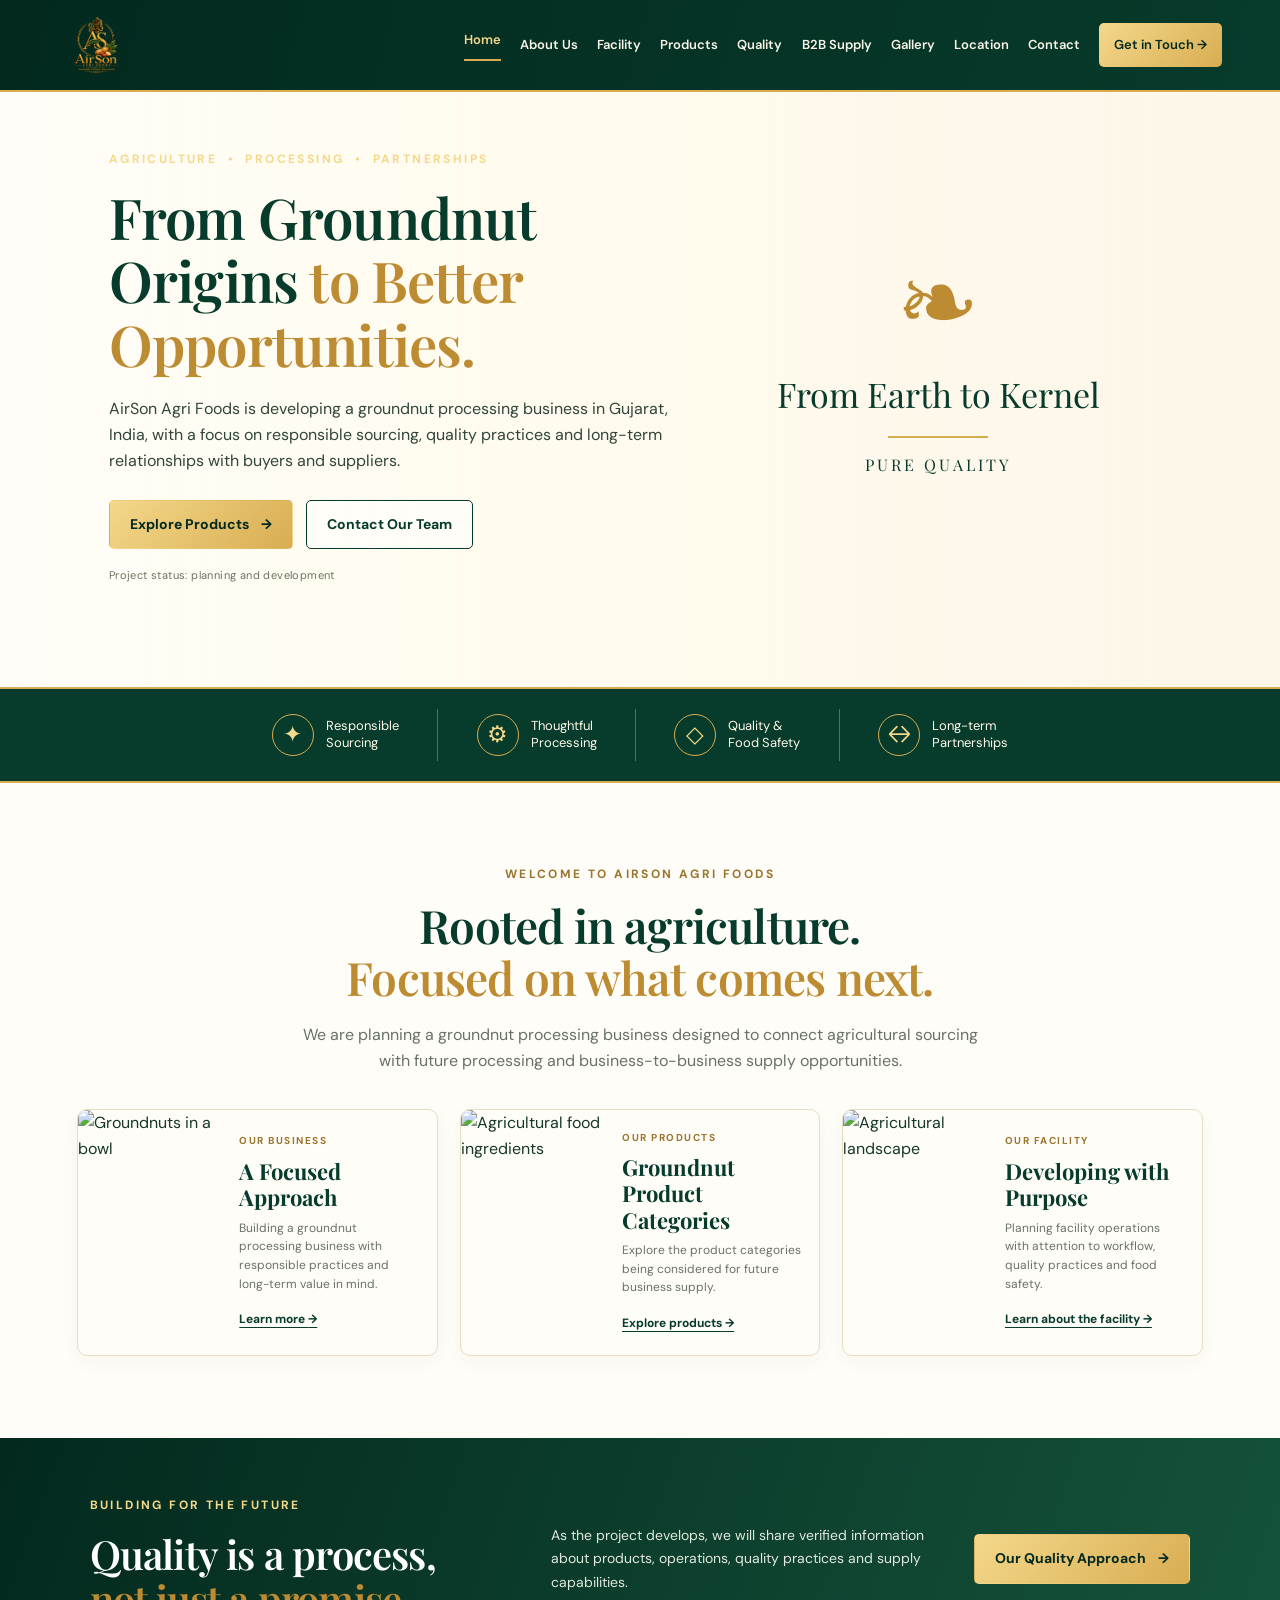
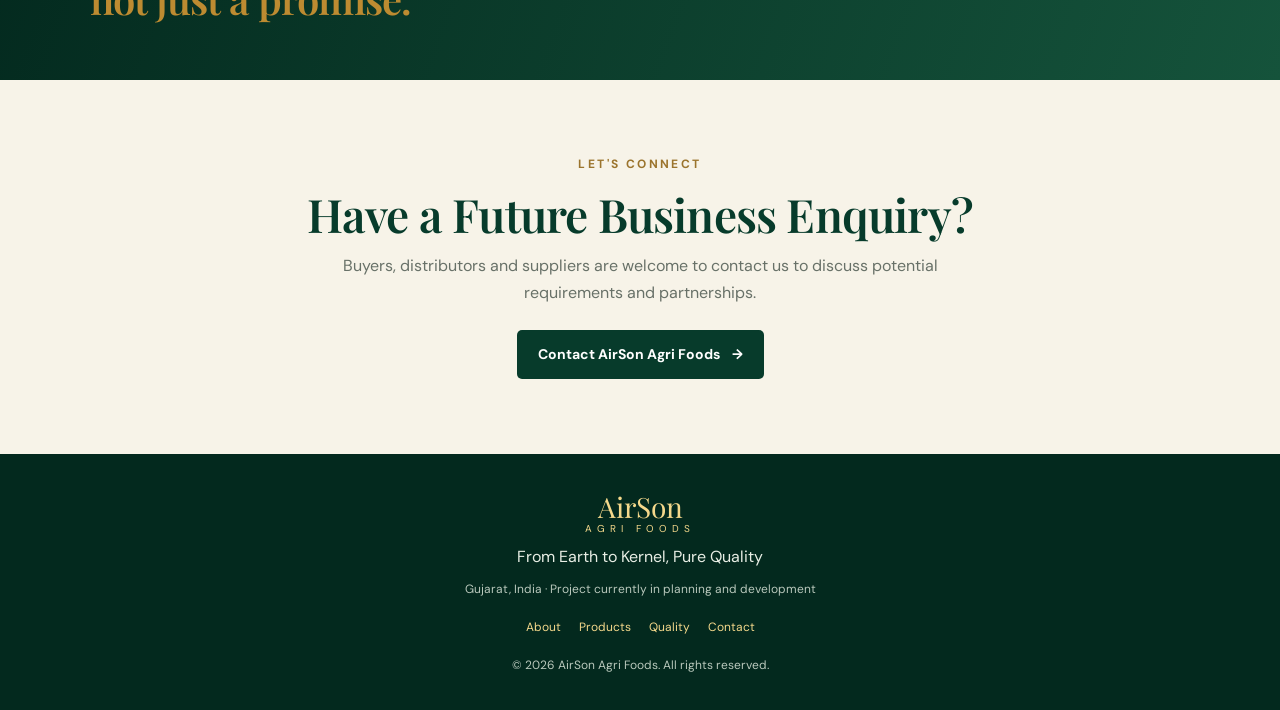
==== commit 1041e8e8: "Update AirSon Agri Foods homepage design" ====
--- a/index.html
+++ b/index.html
@@ -98,16 +98,13 @@
       </div>
 
       <div class="hero-art">
-
-        <div class="hero-logo-wrap">
-          <img
-            src="images/airson-logo.png"
-            alt="AirSon Agri Foods — From Earth to Kernel, Pure Quality"
-            class="hero-logo"
-          >
-        </div>
-
-        <div class="peanut-bowl" aria-hidden="true">
+  <div class="hero-decoration">
+    <span class="decoration-leaf">❧</span>
+    <p>From Earth to Kernel</p>
+    <span class="decoration-line"></span>
+    <p class="decoration-subtitle">Pure Quality</p>
+  </div>
+</div>
           <img
             src="https://images.unsplash.com/photo-1567892737950-30c4db37cd89?auto=format&fit=crop&w=900&q=85"
             alt=""
--- a/css/style.css
+++ b/css/style.css
@@ -84,8 +84,8 @@
 }
 
 .brand-logo {
-  width: 150px;
-  height: 70px;
+  width: 95px;
+  height: 58px;
   object-fit: contain;
   object-position: left center;
 }
@@ -839,3 +839,51 @@
     padding: 55px 6%;
   }
 }
+.hero-art {
+  min-height: 280px;
+  display: flex;
+  align-items: center;
+  justify-content: center;
+}
+
+.hero-decoration {
+  text-align: center;
+  color: var(--green);
+}
+
+.decoration-leaf {
+  display: block;
+  color: #bd8b31;
+  font-size: 100px;
+  line-height: 1.1;
+}
+
+.hero-decoration p {
+  margin: 8px 0;
+  font-family: 'Playfair Display', Georgia, serif;
+  font-size: clamp(22px, 3vw, 34px);
+}
+
+.decoration-line {
+  display: block;
+  width: 100px;
+  height: 2px;
+  margin: 14px auto;
+  background: var(--gold);
+}
+
+.hero-decoration .decoration-subtitle {
+  font-size: 16px;
+  letter-spacing: 3px;
+  text-transform: uppercase;
+}
+
+@media (max-width: 850px) {
+  .hero-art {
+    min-height: 170px;
+  }
+
+  .decoration-leaf {
+    font-size: 65px;
+  }
+}
